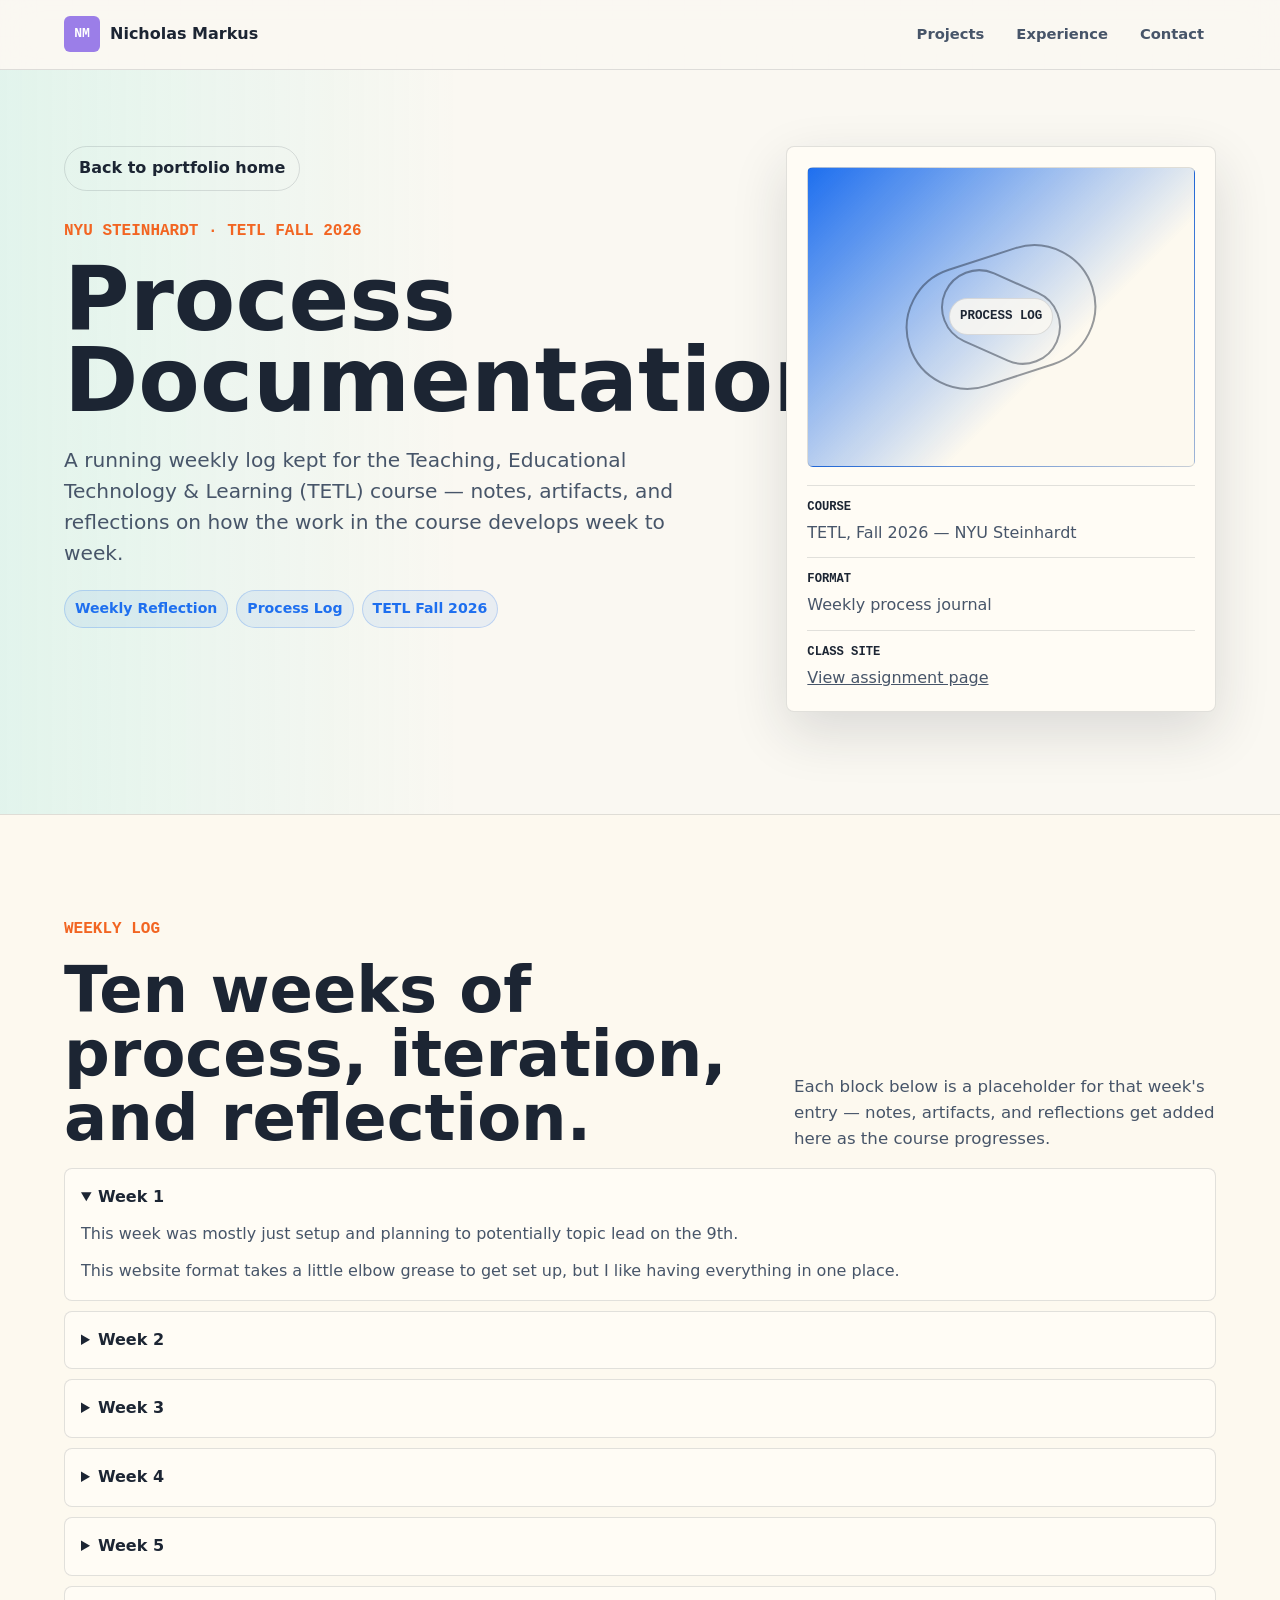
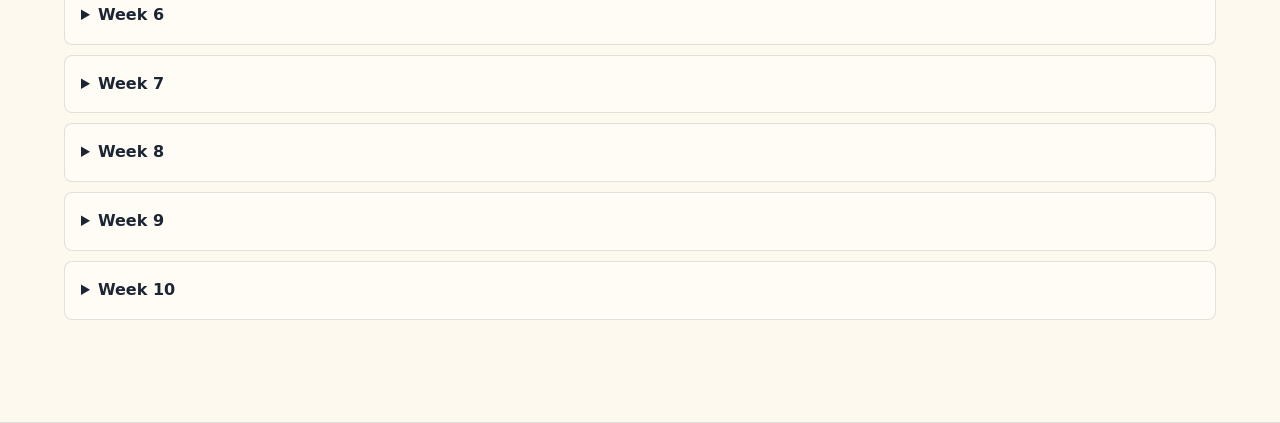
==== process-documentation/index.html @ 8661bfbb "Add process documentation page and two new workplace entries Adds a standalone weekly process log fo" ====
<!doctype html>
<html lang="en">
  <head>
    <meta charset="UTF-8" />
    <meta name="viewport" content="width=device-width, initial-scale=1.0" />
    <meta
      name="description"
      content="Weekly process documentation log for Nicholas Markus's NYU TETL Fall 2026 course."
    />
    <title>Process Documentation | Nicholas Markus</title>
    <link rel="stylesheet" href="../styles.css" />
  </head>
  <body class="project-page" data-project-id="process-documentation">
    <div class="site-shell">
      <header class="topbar" aria-label="Process documentation navigation">
        <a class="brand-mark" href="../index.html#home" aria-label="Nicholas Markus home">
          <span class="brand-glyph" aria-hidden="true">NM</span>
          <span>Nicholas Markus</span>
        </a>
        <nav class="nav-links" aria-label="Portfolio sections">
          <a href="../index.html#projects">Projects</a>
          <a href="../index.html#experience">Experience</a>
          <a href="../index.html#contact">Contact</a>
        </nav>
      </header>

      <main>
        <section class="section-band project-detail-hero" style="--detail-theme: #1e6fef">
          <div>
            <a class="back-link" href="../index.html#home">Back to portfolio home</a>
            <p class="eyebrow">NYU Steinhardt · TETL Fall 2026</p>
            <h1>Process Documentation</h1>
            <p class="project-summary">
              A running weekly log kept for the Teaching, Educational Technology & Learning
              (TETL) course — notes, artifacts, and reflections on how the work in the course
              develops week to week.
            </p>
            <div class="tag-list" aria-label="Page tags">
              <span>Weekly Reflection</span>
              <span>Process Log</span>
              <span>TETL Fall 2026</span>
            </div>
          </div>

          <aside class="project-snapshot" aria-label="Course snapshot">
            <div class="snapshot-visual"><span>Process Log</span></div>
            <dl class="snapshot-list">
              <div>
                <dt>Course</dt>
                <dd>TETL, Fall 2026 — NYU Steinhardt</dd>
              </div>
              <div>
                <dt>Format</dt>
                <dd>Weekly process journal</dd>
              </div>
              <div>
                <dt>Class Site</dt>
                <dd>
                  <a
                    href="https://sites.google.com/nyu.edu/tetlfall2026/assignments-grading/process-documentation"
                    target="_blank"
                    rel="noopener"
                    >View assignment page</a
                  >
                </dd>
              </div>
            </dl>
          </aside>
        </section>

        <section class="section-band project-detail-band" aria-labelledby="process-log-title">
          <div class="section-heading wide">
            <p class="eyebrow">Weekly Log</p>
            <h2 id="process-log-title">Ten weeks of process, iteration, and reflection.</h2>
            <p>
              Each block below is a placeholder for that week's entry — notes, artifacts, and
              reflections get added here as the course progresses.
            </p>
          </div>

          <div class="detail-accordion" aria-label="Weekly process entries">
            <details open>
              <summary>Week 1</summary>
              <p>This week was mostly just setup and planning to potentially topic lead on the 9th.</p>
              <p>This website format takes a little elbow grease to get set up, but I like having everything in one place.</p>
            </details>
            <details>
              <summary>Week 2</summary>
              <p>Editable: add this week's process notes, artifacts, or reflections.</p>
            </details>
            <details>
              <summary>Week 3</summary>
              <p>Editable: add this week's process notes, artifacts, or reflections.</p>
            </details>
            <details>
              <summary>Week 4</summary>
              <p>Editable: add this week's process notes, artifacts, or reflections.</p>
            </details>
            <details>
              <summary>Week 5</summary>
              <p>Editable: add this week's process notes, artifacts, or reflections.</p>
            </details>
            <details>
              <summary>Week 6</summary>
              <p>Editable: add this week's process notes, artifacts, or reflections.</p>
            </details>
            <details>
              <summary>Week 7</summary>
              <p>Editable: add this week's process notes, artifacts, or reflections.</p>
            </details>
            <details>
              <summary>Week 8</summary>
              <p>Editable: add this week's process notes, artifacts, or reflections.</p>
            </details>
            <details>
              <summary>Week 9</summary>
              <p>Editable: add this week's process notes, artifacts, or reflections.</p>
            </details>
            <details>
              <summary>Week 10</summary>
              <p>Editable: add this week's process notes, artifacts, or reflections.</p>
            </details>
          </div>
        </section>
      </main>
    </div>
  </body>
</html>
---- styles.css ----
:root {
  --ink: #1c2533;
  --ink-soft: #475569;
  --paper: #faf8f2;
  --paper-2: #f0ece3;
  --mint: #2dd4bf;
  --clay: #f26522;
  --sun: #f59e0b;
  --blue: #1e6fef;
  --violet: #7c3aed;
  --line: rgba(28, 37, 51, 0.13);
  --shadow: 0 20px 55px rgba(28, 37, 51, 0.14);
  --radius: 8px;
  color-scheme: light;
}

* {
  box-sizing: border-box;
}

html {
  scroll-behavior: smooth;
}

body {
  margin: 0;
  background: var(--paper);
  color: var(--ink);
  font-family: Inter, ui-sans-serif, system-ui, -apple-system, BlinkMacSystemFont, "Segoe UI", sans-serif;
  line-height: 1.55;
}

body::before {
  content: "";
  position: fixed;
  inset: 0;
  pointer-events: none;
  background-image:
    linear-gradient(rgba(28, 37, 51, 0.03) 1px, transparent 1px),
    linear-gradient(90deg, rgba(28, 37, 51, 0.03) 1px, transparent 1px);
  background-size: 36px 36px;
  mask-image: linear-gradient(to bottom, rgba(0, 0, 0, 0.55), transparent 78%);
  z-index: -1;
}

a {
  color: inherit;
}

button,
input {
  font: inherit;
}

.site-shell {
  min-height: 100vh;
}

.topbar {
  align-items: center;
  backdrop-filter: blur(18px);
  background: rgba(250, 248, 242, 0.88);
  border-bottom: 1px solid var(--line);
  display: flex;
  gap: 24px;
  justify-content: space-between;
  left: 0;
  padding: 14px clamp(18px, 5vw, 64px);
  position: sticky;
  right: 0;
  top: 0;
  z-index: 20;
}

.brand-mark,
.nav-links,
.hero-actions,
.method-strip,
.tag-list {
  align-items: center;
  display: flex;
}

.brand-mark {
  gap: 10px;
  font-weight: 800;
  letter-spacing: 0;
  text-decoration: none;
}

.brand-glyph {
  align-items: center;
  background: #9b7ee8;
  border-radius: 6px;
  color: #fff;
  display: inline-flex;
  font-family: ui-monospace, SFMono-Regular, Menlo, Consolas, monospace;
  font-size: 0.82rem;
  height: 36px;
  justify-content: center;
  width: 36px;
}

.nav-links {
  flex-wrap: wrap;
  gap: 8px;
  justify-content: flex-end;
}

.nav-links a {
  border: 1px solid transparent;
  border-radius: 999px;
  color: var(--ink-soft);
  font-size: 0.92rem;
  font-weight: 700;
  padding: 8px 11px;
  text-decoration: none;
  transition: transform 200ms ease, box-shadow 200ms ease, background 200ms ease, border-color 200ms ease, color 200ms ease;
}

.nav-links a:hover,
.nav-links a:focus-visible {
  background: #fdf9ef;
  border-color: rgba(30, 111, 239, 0.3);
  box-shadow: 0 4px 12px rgba(30, 111, 239, 0.15);
  color: var(--blue);
  transform: translateY(-2px);
}

.section-band {
  padding: clamp(56px, 8vw, 108px) clamp(18px, 5vw, 64px);
  scroll-margin-top: 84px;
}

.hero {
  display: grid;
  gap: clamp(28px, 5vw, 72px);
  grid-template-columns: minmax(0, 1fr) minmax(360px, 420px);
  min-height: calc(92vh - 65px);
  padding-bottom: clamp(8px, 2vw, 14px);
  padding-top: clamp(28px, 4vw, 44px);
}

.hero-copy {
  align-self: center;
  max-width: 840px;
}

.eyebrow {
  color: var(--clay);
  font-family: ui-monospace, SFMono-Regular, Menlo, Consolas, monospace;
  font-size: 1.00rem;
  font-weight: 700;
  letter-spacing: 0;
  margin: 0 0 16px;
  text-transform: uppercase;
}

h1,
h2,
h3,
p {
  margin-top: 0;
}

h1 {
  font-size: clamp(4rem, 9vw, 8.4rem);
  letter-spacing: 0;
  line-height: 0.9;
  margin-bottom: 24px;
  max-width: 8.8ch;
}

h2 {
  font-size: clamp(2rem, 5vw, 4.8rem);
  letter-spacing: 0;
  line-height: 1;
  margin-bottom: 18px;
}

h3 {
  font-size: 1.2rem;
  letter-spacing: 0;
  line-height: 1.16;
  margin-bottom: 12px;
}

.tagline {
  color: var(--ink);
  font-size: clamp(1.1rem, 2vw, 1.52rem);
  font-weight: 800;
  line-height: 1.24;
  margin-bottom: 18px;
  max-width: 760px;
}

.hero-intro {
  color: var(--ink-soft);
  font-size: clamp(1.02rem, 1.7vw, 1.22rem);
  max-width: 690px;
}

.hero-actions {
  flex-wrap: wrap;
  gap: 12px;
  margin-top: 30px;
}

.text-action {
  background: var(--clay);
  border: 1px solid var(--clay);
  border-radius: 999px;
  color: #fff;
  display: inline-flex;
  font-weight: 800;
  min-height: 44px;
  padding: 11px 18px;
  text-decoration: none;
  transition: transform 180ms ease, box-shadow 180ms ease, background 180ms ease;
}

.text-action:hover,
.text-action:focus-visible {
  box-shadow: 0 10px 24px rgba(242, 101, 34, 0.32);
  transform: translateY(-2px);
}

.text-action.secondary {
  background: transparent;
  color: var(--clay);
}

.hero-portrait {
  align-self: center;
  background:
    linear-gradient(145deg, rgba(250, 248, 242, 0.98), rgba(240, 236, 227, 0.98)),
    var(--paper-2);
  border: 1px solid var(--line);
  border-radius: var(--radius);
  box-shadow: var(--shadow);
  display: grid;
  margin: 0;
  overflow: hidden;
  position: relative;
}

.hero-portrait::before {
  background:
    linear-gradient(90deg, rgba(45, 212, 191, 0.22), transparent),
    linear-gradient(180deg, transparent, rgba(28, 37, 51, 0.2));
  content: "";
  inset: 0;
  pointer-events: none;
  position: absolute;
  z-index: 1;
}

.hero-portrait img {
  aspect-ratio: 4 / 5;
  display: block;
  height: min(68vh, 690px);
  object-fit: cover;
  object-position: 50% 38%;
  width: 100%;
}

.hero-portrait figcaption {
  background: rgba(250, 248, 242, 0.92);
  border-top: 1px solid var(--line);
  bottom: 0;
  display: grid;
  gap: 4px;
  left: 0;
  padding: 16px 18px;
  position: absolute;
  right: 0;
  z-index: 2;
}

.hero-portrait figcaption span {
  color: var(--clay);
  font-family: ui-monospace, SFMono-Regular, Menlo, Consolas, monospace;
  font-size: 0.78rem;
  font-weight: 700;
  text-transform: uppercase;
}

.hero-portrait figcaption strong {
  font-size: clamp(1rem, 1.4vw, 1.2rem);
  line-height: 1.22;
}

.section-heading {
  max-width: 940px;
}

.section-heading.wide {
  display: grid;
  gap: 24px;
  grid-template-columns: minmax(0, 0.92fr) minmax(260px, 0.55fr);
  max-width: none;
}

.section-heading.wide .eyebrow {
  grid-column: 1 / -1;
  margin-bottom: -8px;
}

.section-heading.wide p:not(.eyebrow) {
  align-self: end;
  color: var(--ink-soft);
  font-size: 1.04rem;
}

.philosophy-band {
  background: #fdf9ef;
  border-block: 1px solid var(--line);
  padding-top: clamp(28px, 4vw, 40px);
}

.philosophy-grid {
  display: grid;
  gap: 18px;
  grid-template-columns: minmax(0, 1fr) minmax(0, 1fr);
  margin-top: 34px;
}

.statement-block {
  border-left: 6px solid var(--blue);
  padding: 8px 0 8px 22px;
}

.statement-block.accent {
  border-left-color: var(--clay);
}

.statement-block p {
  font-size: clamp(1.08rem, 2vw, 1.45rem);
  line-height: 1.46;
  margin-bottom: 0;
}

.method-strip {
  background: var(--paper);
  border: 1px solid var(--line);
  border-radius: var(--radius);
  flex-wrap: wrap;
  gap: 10px;
  grid-column: 1 / -1;
  margin-top: 12px;
  padding: 14px;
}

.method-strip span,
.tag-list span {
  background: rgba(30, 111, 239, 0.08);
  border: 1px solid rgba(30, 111, 239, 0.22);
  border-radius: 999px;
  color: var(--blue);
  font-size: 0.88rem;
  font-weight: 700;
  padding: 7px 10px;
}


.method-strip span:nth-child(1) { background: rgba(220, 38, 38, 0.08);  border-color: rgba(220, 38, 38, 0.22);  color: #b91c1c; }
.method-strip span:nth-child(2) { background: rgba(234, 88, 12, 0.08);  border-color: rgba(234, 88, 12, 0.22);  color: #c2410c; }
.method-strip span:nth-child(3) { background: rgba(202, 138, 4, 0.08);  border-color: rgba(202, 138, 4, 0.22);  color: #a16207; }
.method-strip span:nth-child(4) { background: rgba(22, 163, 74, 0.08);  border-color: rgba(22, 163, 74, 0.22);  color: #15803d; }
.method-strip span:nth-child(5) { background: rgba(30, 111, 239, 0.08); border-color: rgba(30, 111, 239, 0.22); color: var(--blue); }
.method-strip span:nth-child(6) { background: rgba(124, 58, 237, 0.08); border-color: rgba(124, 58, 237, 0.22); color: var(--violet); }

.projects-band {
  background:
    linear-gradient(90deg, rgba(45, 212, 191, 0.16), transparent 34%),
    linear-gradient(180deg, var(--paper), var(--paper-2));
}

.project-grid {
  display: grid;
  gap: 18px;
  grid-template-columns: repeat(4, minmax(240px, 1fr));
  margin-top: 36px;
}

.project-card {
  background: #fffcf5;
  border: 1px solid var(--line);
  border-radius: var(--radius);
  box-shadow: 0 8px 20px rgba(28, 37, 51, 0.06);
  color: inherit;
  display: flex;
  flex-direction: column;
  min-height: 580px;
  overflow: hidden;
  text-decoration: none;
  transition: border-color 180ms ease, box-shadow 180ms ease, transform 180ms ease;
}

.project-card:hover,
.project-card:focus-visible {
  border-color: rgba(30, 111, 239, 0.3);
  box-shadow: 0 16px 40px rgba(30, 111, 239, 0.18), 0 4px 12px rgba(30, 111, 239, 0.1);
  outline: none;
  transform: translateY(-5px);
}

.prototype-stage {
  aspect-ratio: 4 / 3;
  background: var(--stage-bg, #dcecdf);
  border-bottom: 1px solid var(--line);
  display: grid;
  overflow: hidden;
  place-items: center;
  position: relative;
}

.prototype-stage canvas {
  height: 100%;
  width: 100%;
}

.stage-badges {
  align-items: center;
  bottom: 12px;
  display: flex;
  flex-wrap: wrap;
  gap: 8px;
  left: 12px;
  max-width: calc(100% - 24px);
  position: absolute;
}

.stage-label,
.stage-category {
  border-radius: 999px;
  font-family: ui-monospace, SFMono-Regular, Menlo, Consolas, monospace;
  font-size: 0.72rem;
  font-weight: 700;
  padding: 6px 9px;
  text-transform: uppercase;
}

.stage-label {
  background: rgba(253, 249, 239, 0.86);
  border: 1px solid rgba(28, 37, 51, 0.13);
}

.stage-category {
  background: var(--category-bg, var(--ink));
  border: 1px solid rgba(28, 37, 51, 0.18);
  color: #fff;
}

.stage-category.career {
  --category-bg: var(--blue);
}

.stage-category.nyu {
  --category-bg: var(--violet);
}

.stage-category.default {
  --category-bg: var(--ink);
}

.project-body {
  display: flex;
  flex: 1;
  flex-direction: column;
  gap: 14px;
  padding: 18px;
}

.project-body p {
  color: var(--ink-soft);
  margin-bottom: 0;
}

.project-detail {
  border-top: 1px solid var(--line);
  display: grid;
  gap: 8px;
  margin-top: auto;
  padding-top: 14px;
}

.project-detail strong {
  color: var(--ink);
  display: block;
  font-size: 0.78rem;
  text-transform: uppercase;
}

.project-detail span {
  color: var(--ink-soft);
  font-size: 0.94rem;
}

.project-link-cue {
  align-self: flex-start;
  border: 1px solid var(--line);
  border-radius: 999px;
  color: var(--ink);
  display: inline-flex;
  font-size: 0.86rem;
  font-weight: 800;
  margin-top: 2px;
  padding: 7px 10px;
}

/* "NEW!" sticker badge — floats in the top-right of the project card canvas area */
.project-new-badge {
  animation: new-badge-bob 2.4s ease-in-out infinite;
  background: var(--clay);
  border: 2.5px solid #fff;
  border-radius: 999px;
  box-shadow: 0 3px 10px rgba(242, 101, 34, 0.38);
  color: #fff;
  font-family: ui-monospace, SFMono-Regular, Menlo, Consolas, monospace;
  font-size: 0.68rem;
  font-weight: 900;
  letter-spacing: 0.08em;
  padding: 5px 9px;
  pointer-events: none;
  position: absolute;
  right: 14px;
  text-transform: uppercase;
  top: 14px;
  z-index: 3;
}

@keyframes new-badge-bob {
  0%, 100% { transform: translateY(0)   rotate(-4deg); }
  50%       { transform: translateY(-5px) rotate(3deg); }
}

.tag-list {
  flex-wrap: wrap;
  gap: 8px;
}

.project-page main {
  background:
    linear-gradient(90deg, rgba(45, 212, 191, 0.12), transparent 36%),
    var(--paper);
}

.project-detail-hero {
  display: grid;
  gap: clamp(28px, 5vw, 72px);
  grid-template-columns: minmax(0, 0.95fr) minmax(320px, 0.62fr);
  min-height: auto;
  padding-top: clamp(34px, 6vw, 76px);
}

.back-link {
  align-items: center;
  border: 1px solid var(--line);
  border-radius: 999px;
  display: inline-flex;
  font-weight: 800;
  gap: 8px;
  margin-bottom: 28px;
  min-height: 42px;
  padding: 9px 14px;
  text-decoration: none;
  transition: background 160ms ease, transform 160ms ease;
}

.back-link:hover,
.back-link:focus-visible {
  background: #fdf9ef;
  transform: translateX(-2px);
}

.project-detail-hero h1 {
  font-size: clamp(3rem, 7vw, 7rem);
  max-width: 11ch;
}

.project-summary {
  color: var(--ink-soft);
  font-size: clamp(1.05rem, 1.6vw, 1.26rem);
  max-width: 760px;
}

.project-snapshot {
  align-self: start;
  background: #fffcf5;
  border: 1px solid var(--line);
  border-radius: var(--radius);
  box-shadow: var(--shadow);
  display: grid;
  gap: 18px;
  padding: 20px;
}

.snapshot-visual {
  background:
    linear-gradient(135deg, var(--detail-theme, var(--mint)), transparent 64%),
    #fdf9ef;
  border: 1px solid var(--line);
  border-radius: 6px;
  display: grid;
  min-height: 300px;
  overflow: hidden;
  place-items: center;
  position: relative;
}

.snapshot-visual::before,
.snapshot-visual::after {
  border: 2px solid rgba(28, 37, 51, 0.45);
  border-radius: 999px;
  content: "";
  position: absolute;
}

.snapshot-visual::before {
  height: 120px;
  transform: rotate(-18deg);
  width: 190px;
}

.snapshot-visual::after {
  height: 72px;
  transform: rotate(24deg);
  width: 120px;
}

.snapshot-visual.has-image::before,
.snapshot-visual.has-image::after {
  display: none;
}

.snapshot-visual span {
  background: rgba(250, 248, 242, 0.88);
  border: 1px solid var(--line);
  border-radius: 999px;
  font-family: ui-monospace, SFMono-Regular, Menlo, Consolas, monospace;
  font-size: 0.78rem;
  font-weight: 700;
  padding: 8px 10px;
  position: relative;
  text-transform: uppercase;
  z-index: 1;
}

.snapshot-list {
  display: grid;
  gap: 12px;
  margin: 0;
}

.snapshot-list div,
.program-meta div {
  border-top: 1px solid var(--line);
  display: grid;
  gap: 4px;
  padding-top: 12px;
}

.snapshot-list dt,
.program-meta dt {
  font-family: ui-monospace, SFMono-Regular, Menlo, Consolas, monospace;
  font-size: 0.76rem;
  font-weight: 700;
  text-transform: uppercase;
}

.snapshot-list dd,
.program-meta dd,
.snapshot-program dd {
  color: var(--ink-soft);
  margin: 0;
}

.snapshot-program {
  margin: 0;
}

.snapshot-program div {
  border-top: 1px solid var(--line);
  display: grid;
  gap: 4px;
  padding-top: 12px;
}

.program-meta {
  display: grid;
  gap: 12px;
  margin: 12px 0 0;
}

.program-meta a {
  color: var(--blue);
}

.project-detail-band {
  background: #fdf9ef;
  border-block: 1px solid var(--line);
}

.detail-layout {
  display: grid;
  gap: 20px;
  grid-template-columns: minmax(0, 1fr) minmax(280px, 0.38fr);
  margin-top: 34px;
}

.detail-main,
.detail-sidebar {
  display: grid;
  gap: 16px;
}

.detail-sidebar {
  align-self: start;
}

.detail-panel,
.asset-drop,
.reflection-card,
.program-panel,
.people-panel,
.cohort-panel {
  background: var(--paper);
  border: 1px solid var(--line);
  border-radius: var(--radius);
  padding: 22px;
}

.detail-panel p,
.reflection-card p {
  color: var(--ink-soft);
  margin-bottom: 0;
}

.detail-panel ul,
.asset-drop ul {
  color: var(--ink-soft);
  margin-bottom: 0;
  padding-left: 20px;
}

.people-list,
.cohort-list {
  display: grid;
  gap: 14px;
  list-style: none;
  margin: 12px 0 0;
  padding: 0;
}

.people-list li,
.cohort-list li {
  border-top: 1px solid var(--line);
  padding-top: 12px;
}

.person-name {
  color: var(--ink);
  font-weight: 700;
  margin: 0 0 2px;
}

.person-name a {
  color: var(--ink);
}

.person-role {
  color: var(--ink-soft);
  margin: 0;
}

.person-pronouns {
  color: var(--ink-soft);
  font-size: 0.85em;
  font-weight: 400;
}

.cohort-list {
  gap: 8px;
  font-size: 0.9rem;
}

.cohort-list li {
  color: var(--ink-soft);
  padding-top: 8px;
}

.asset-drop {
  background:
    linear-gradient(135deg, rgba(245, 158, 11, 0.14), transparent 52%),
    var(--paper);
}

.asset-drop code {
  background: #fdf9ef;
  border: 1px solid var(--line);
  border-radius: 6px;
  display: block;
  font-size: 0.84rem;
  margin-top: 12px;
  overflow-wrap: anywhere;
  padding: 10px;
}

.project-gallery {
  display: grid;
  gap: 16px;
  grid-template-columns: repeat(3, minmax(0, 1fr));
  margin-top: 34px;
}

.project-videos:not([hidden]) {
  display: grid;
  gap: 16px;
  grid-template-columns: repeat(auto-fit, minmax(180px, 240px));
  margin-top: 24px;
}

.video-slot {
  display: grid;
  gap: 8px;
}

.video-frame {
  aspect-ratio: 9 / 16;
  background: #000;
  border: 1px solid var(--line);
  border-radius: var(--radius);
  overflow: hidden;
  position: relative;
}

.video-frame iframe {
  border: 0;
  height: 100%;
  left: 0;
  position: absolute;
  top: 0;
  width: 100%;
}

.video-slot span {
  color: var(--ink-soft);
  font-weight: 800;
}

.gallery-slot {
  align-content: end;
  aspect-ratio: 4 / 3;
  background:
    linear-gradient(135deg, rgba(30, 111, 239, 0.15), transparent),
    #fffcf5;
  border: 1px dashed rgba(28, 37, 51, 0.28);
  border-radius: var(--radius);
  color: var(--ink-soft);
  display: grid;
  font-weight: 800;
  isolation: isolate;
  overflow: hidden;
  padding: 16px;
  position: relative;
}

.gallery-slot:has(img) {
  border-style: solid;
  color: var(--paper);
  text-shadow: 0 1px 12px rgba(28, 37, 51, 0.45);
}

.gallery-slot:has(img)::after {
  background: linear-gradient(180deg, transparent, rgba(28, 37, 51, 0.74));
  content: "";
  inset: 30% 0 0;
  pointer-events: none;
  position: absolute;
  z-index: 1;
}

.gallery-slot img {
  display: block;
  object-position: center top;
  height: 100%;
  inset: 0;
  object-fit: cover;
  position: absolute;
  transition: transform 220ms ease, filter 220ms ease;
  width: 100%;
  z-index: 0;
}

.gallery-slot:hover img {
  filter: saturate(1.04) contrast(1.03);
  transform: scale(1.035);
}

.gallery-slot > span {
  align-self: end;
  position: relative;
  z-index: 2;
}

.detail-accordion {
  display: grid;
  gap: 10px;
}

.detail-accordion details {
  background: #fffcf5;
  border: 1px solid var(--line);
  border-radius: var(--radius);
  padding: 16px;
}

.detail-accordion summary {
  cursor: pointer;
  font-weight: 800;
}

.detail-accordion p {
  color: var(--ink-soft);
  margin: 12px 0 0;
}

.detail-accordion iframe {
  border: 1px solid var(--line);
  border-radius: calc(var(--radius) - 4px);
  display: block;
  height: clamp(420px, 58vh, 640px);
  margin: 16px auto 0;
  max-width: 920px;
  width: 100%;
}

.technical-process {
  display: grid;
  gap: 18px;
  margin-top: 14px;
}

.technical-process > p,
.technical-takeaway p {
  color: var(--ink-soft);
  line-height: 1.58;
  margin: 0;
}

.technical-flow {
  counter-reset: process-step;
  display: grid;
  gap: 12px;
  grid-template-columns: repeat(7, minmax(118px, 1fr));
  list-style: none;
  margin: 0;
  padding: 0;
}

.technical-flow li {
  background: var(--paper);
  border: 1px solid var(--line);
  border-radius: calc(var(--radius) - 4px);
  display: grid;
  gap: 7px;
  min-height: 190px;
  padding: 14px;
  position: relative;
}

.technical-flow li::before {
  align-items: center;
  background: var(--ink);
  border-radius: 999px;
  color: var(--paper);
  content: counter(process-step, decimal-leading-zero);
  counter-increment: process-step;
  display: inline-flex;
  font-family: ui-monospace, SFMono-Regular, Menlo, Consolas, monospace;
  font-size: 0.68rem;
  font-weight: 800;
  height: 28px;
  justify-content: center;
  width: 28px;
}

.technical-flow li:not(:last-child)::after {
  color: var(--clay);
  content: "->";
  font-family: ui-monospace, SFMono-Regular, Menlo, Consolas, monospace;
  font-weight: 900;
  position: absolute;
  right: -12px;
  top: 50%;
  transform: translate(50%, -50%);
  z-index: 1;
}

.technical-flow li.is-breakpoint {
  background: #fff5eb;
  border-color: rgba(242, 101, 34, 0.4);
}

.technical-flow span {
  color: var(--clay);
  font-family: ui-monospace, SFMono-Regular, Menlo, Consolas, monospace;
  font-size: 0.68rem;
  font-weight: 800;
  text-transform: uppercase;
}

.technical-flow strong {
  font-size: 1rem;
  line-height: 1.12;
}

.technical-flow p {
  color: var(--ink-soft);
  font-size: 0.88rem;
  line-height: 1.38;
  margin: 0;
}

.technical-takeaway {
  background: rgba(124, 58, 237, 0.08);
  border: 1px solid rgba(124, 58, 237, 0.22);
  border-radius: calc(var(--radius) - 4px);
  padding: 18px;
}

.technical-takeaway h3 {
  font-size: 1rem;
  margin-bottom: 8px;
}

.experience-band {
  background: #eee8de;
  border-block: 1px solid var(--line);
}

.timeline {
  display: grid;
  gap: 14px;
  margin-top: 34px;
  max-width: 1080px;
}

.timeline-item {
  align-items: start;
  background: rgba(250, 248, 242, 0.7);
  border: 1px solid var(--line);
  border-radius: var(--radius);
  display: grid;
  gap: 20px;
  grid-template-columns: 220px minmax(0, 1fr);
  padding: 22px;
  position: relative;
}

.timeline-item::before {
  background: var(--item-color, var(--blue));
  border-radius: 999px;
  content: "";
  height: 12px;
  left: -6px;
  position: absolute;
  top: 30px;
  width: 12px;
}

.timeline-role {
  font-family: ui-monospace, SFMono-Regular, Menlo, Consolas, monospace;
  font-size: 0.84rem;
  font-weight: 700;
  text-transform: uppercase;
}

.timeline-item p {
  color: var(--ink-soft);
  margin-bottom: 0;
}

.skills-band {
  background: #fdf9ef;
}

.skills-grid {
  display: grid;
  gap: 16px;
  grid-template-columns: repeat(4, minmax(180px, 1fr));
  margin-top: 34px;
}

.approach-map {
  display: grid;
  gap: 16px;
  grid-template-columns: repeat(6, minmax(160px, 1fr));
  margin-top: 34px;
}

.skill-cluster,
.approach-node {
  background: var(--paper);
  border: 1px solid var(--line);
  border-radius: var(--radius);
  padding: 20px;
}

.skill-cluster h3,
.approach-node h3 {
  font-size: 1rem;
  margin-bottom: 16px;
}

.skill-cluster ul {
  display: grid;
  gap: 8px;
  list-style: none;
  margin: 0;
  padding: 0;
}

.skill-cluster li {
  align-items: center;
  color: var(--ink-soft);
  display: flex;
  gap: 8px;
}

.skill-cluster li::before {
  background: var(--cluster-color, var(--blue));
  border-radius: 50%;
  content: "";
  flex: 0 0 auto;
  height: 8px;
  width: 8px;
}

.workplaces-band {
  background:
    linear-gradient(90deg, rgba(242, 101, 34, 0.10), transparent 32%),
    linear-gradient(180deg, #fdf9ef, #ede8dd);
  border-top: 1px solid var(--line);
  overflow: hidden;
}

.workplace-marquee {
  margin-inline: calc(clamp(18px, 5vw, 64px) * -1);
  margin-top: 36px;
  overflow: hidden;
  padding-block: 16px 26px;
  position: relative;
}

.workplace-marquee::before,
.workplace-marquee::after {
  content: "";
  inset-block: 0;
  pointer-events: none;
  position: absolute;
  width: clamp(28px, 8vw, 110px);
  z-index: 3;
}

.workplace-marquee::before {
  background: linear-gradient(90deg, #fdf9ef, transparent);
  left: 0;
}

.workplace-marquee::after {
  background: linear-gradient(270deg, #ede8dd, transparent);
  right: 0;
}

.workplace-track {
  align-items: stretch;
  animation: workplace-scroll 42s linear infinite;
  display: flex;
  gap: 16px;
  width: max-content;
  will-change: transform;
}

.workplace-marquee:hover .workplace-track,
.workplace-marquee:focus-within .workplace-track,
.workplace-marquee:has(.workplace-item:hover) .workplace-track {
  animation-play-state: paused;
}

.workplace-item {
  background: rgba(250, 248, 242, 0.85);
  border: 1px solid var(--line);
  border-radius: var(--radius);
  box-shadow: 0 8px 20px rgba(28, 37, 51, 0.06);
  color: inherit;
  display: grid;
  flex: 0 0 220px;
  gap: 12px;
  min-height: 198px;
  padding: 16px;
  text-align: center;
  text-decoration: none;
  transition: border-color 180ms ease, box-shadow 180ms ease, transform 180ms ease;
}

.workplace-item:hover,
.workplace-item:focus-visible {
  border-color: rgba(30, 111, 239, 0.28);
  box-shadow: 0 16px 40px rgba(30, 111, 239, 0.18), 0 4px 12px rgba(30, 111, 239, 0.1);
  outline: none;
  transform: translateY(-8px) scale(1.04);
}

.logo-field {
  align-items: center;
  background: #fffcf5;
  border: 1px solid rgba(28, 37, 51, 0.1);
  border-radius: 6px;
  display: flex;
  height: 104px;
  justify-content: center;
  padding: 16px;
}

.logo-field img {
  display: block;
  filter: saturate(0.86) contrast(1.02);
  max-height: 72px;
  max-width: 168px;
  object-fit: contain;
  transition: filter 180ms ease, transform 180ms ease;
}

.workplace-item:hover .logo-field img,
.workplace-item:focus-visible .logo-field img {
  filter: saturate(1) contrast(1.04);
  transform: scale(1.03);
}

.workplace-name {
  font-size: 0.94rem;
  font-weight: 800;
  line-height: 1.16;
}

.workplace-note {
  color: var(--ink-soft);
  font-size: 0.86rem;
  line-height: 1.32;
  margin: 0;
  opacity: 0;
  transform: translateY(4px);
  transition: opacity 180ms ease, transform 180ms ease;
}

.workplace-item:hover .workplace-note,
.workplace-item:focus-visible .workplace-note {
  opacity: 1;
  transform: translateY(0);
}

@keyframes workplace-scroll {
  from {
    transform: translateX(0);
  }

  to {
    transform: translateX(calc(-50% - 8px));
  }
}

.approach-band {
  background:
    linear-gradient(135deg, rgba(30, 111, 239, 0.12), transparent 42%),
    #f5f0e5;
  border-top: 1px solid var(--line);
}

.approach-node {
  min-height: 220px;
  position: relative;
}

.approach-node::after {
  background: var(--node-color, var(--mint));
  border-radius: 0 0 0 8px;
  content: "";
  height: 8px;
  inset: auto 0 0 auto;
  position: absolute;
  width: 38%;
}

.approach-node p {
  color: var(--ink-soft);
  margin-bottom: 0;
}

.contact-band {
  background: var(--ink);
  color: var(--paper);
}

.contact-panel {
  display: grid;
  gap: 18px;
  margin: 0 auto;
  max-width: 980px;
  text-align: center;
}

.contact-panel .eyebrow {
  color: var(--sun);
}

.contact-panel p {
  color: rgba(250, 248, 242, 0.8);
  font-size: 1.08rem;
  margin-inline: auto;
  max-width: 760px;
}

.contact-panel .text-action {
  background: var(--sun);
  border-color: var(--sun);
  color: var(--ink);
  justify-self: center;
}

.text-highlight {
  background: linear-gradient(
    to bottom,
    transparent 52%,
    rgba(245, 158, 11, 0.52) 52%
  );
  padding-bottom: 2px;
  padding-inline: 2px;
}

@keyframes fade-in-up {
  from {
    opacity: 0;
    transform: translateY(20px);
  }
  to {
    opacity: 1;
    transform: translateY(0);
  }
}

.hero-copy h1 {
  animation: fade-in-up 0.6s ease both;
}

.hero-copy .tagline {
  animation: fade-in-up 0.6s ease 0.1s both;
}

.hero-copy .eyebrow {
  animation: fade-in-up 0.6s ease 0.18s both;
}

.hero-copy .hero-intro {
  animation: fade-in-up 0.6s ease 0.28s both;
}

.hero-copy .hero-actions {
  animation: fade-in-up 0.6s ease 0.38s both;
}

/* ═══════════════════════════════════════════════════════════════════════════
   THE MAKER DESK
   Section housing small games, zines, and teaching handouts as clickable
   "physical objects" resting on an illustrated desk surface.
═══════════════════════════════════════════════════════════════════════════ */

/* ── Section band ─────────────────────────────────────────────────────────── */

.maker-desk-band {
  background:
    linear-gradient(180deg, var(--paper-2) 0%, #e4dccf 100%);
  border-top: 1px solid var(--line);
  overflow: hidden;
}

.maker-desk-band .section-heading p:not(.eyebrow) {
  color: var(--ink-soft);
  font-size: 1.04rem;
  max-width: 560px;
}

/* ── Desk surface ─────────────────────────────────────────────────────────── */
/* Warm wood-toned surface the objects rest on; front edge gives depth.       */

.desk-surface {
  align-items: flex-end;
  background:
    /* subtle wood-grain stripes */
    repeating-linear-gradient(
      91deg,
      transparent            0px,  transparent            50px,
      rgba(139, 110, 75, 0.04) 50px, rgba(139, 110, 75, 0.04) 52px
    ),
    linear-gradient(180deg, #ddd4bf 0%, #cdc0a8 100%);
  border-radius: 8px 8px 0 0;
  border-top: 5px solid #c5b698;
  box-shadow:
    inset 0 2px 0 rgba(255, 255, 255, 0.38),
    0 8px 24px rgba(28, 37, 51, 0.16);
  display: flex;
  flex-wrap: wrap;
  gap: clamp(12px, 4vw, 96px);
  justify-content: center;
  margin-top: 52px;
  padding: clamp(24px, 5vw, 72px) clamp(16px, 6vw, 120px) 0;
  position: relative;
}

/* Front-facing desk lip */
.desk-surface::after {
  background: linear-gradient(180deg, #c5b698, #b0a07e);
  border-radius: 0 0 6px 6px;
  bottom: -20px;
  content: "";
  height: 20px;
  left: 0;
  pointer-events: none;
  position: absolute;
  right: 0;
}

/* ── Base desk-object styles ──────────────────────────────────────────────── */
/* Each variant sets --obj-tilt (resting rotation) and --obj-shadow-color.    */

.desk-object {
  align-items: center;
  background: none;
  border: none;
  cursor: pointer;
  display: flex;
  flex-direction: column;
  gap: 16px;
  padding: 0;
  position: relative;
  transform: rotate(var(--obj-tilt, 0deg));
  transform-origin: center bottom;
  /* spring-feel lift on hover */
  transition:
    transform 360ms cubic-bezier(0.34, 1.56, 0.64, 1),
    filter    360ms ease;
  will-change: transform;
}

.desk-object:hover,
.desk-object:focus-visible {
  filter: drop-shadow(0 20px 32px var(--obj-shadow-color, rgba(28, 37, 51, 0.26)));
  outline: none;
  transform: translateY(-18px) rotate(0deg) scale(1.07);
}

/* Small label that fades in on hover */
.desk-obj-cue {
  color: var(--ink-soft);
  font-family: ui-monospace, SFMono-Regular, Menlo, Consolas, monospace;
  font-size: 0.7rem;
  font-weight: 700;
  letter-spacing: 0.05em;
  opacity: 0;
  text-transform: uppercase;
  transition: opacity 200ms ease;
}

.desk-object:hover .desk-obj-cue,
.desk-object:focus-visible .desk-obj-cue {
  opacity: 1;
}

.desk-obj-icon {
  display: block;
  font-size: 1.6rem;
  line-height: 1;
  margin-bottom: 6px;
}

.desk-obj-title {
  display: block;
  font-size: 0.86rem;
  font-weight: 800;
  line-height: 1.2;
}

.desk-obj-meta {
  display: block;
  font-family: ui-monospace, SFMono-Regular, Menlo, Consolas, monospace;
  font-size: 0.66rem;
  font-weight: 700;
  opacity: 0.68;
  text-transform: uppercase;
}

/* ── Cartridge ────────────────────────────────────────────────────────────── */
/* Game Boy Advance-style plastic cart: angled top-right corner, inset label, */
/* and gold connector contacts cut into the bottom.                            */

.desk-cartridge {
  --obj-tilt: 4deg;
  --obj-shadow-color: rgba(26, 38, 80, 0.32);
}

.cartridge-body {
  background: #1b1e30;
  /* GBA cartridge shape: cut top-right corner, connector notch at bottom */
  clip-path: polygon(
    0%              0%,
    calc(100% - 22px) 0%,
    100%            22px,
    100%            79%,
    calc(100% - 10px) 79%,
    calc(100% - 10px) 100%,
    10px            100%,
    10px            79%,
    0%              79%
  );
  aspect-ratio: 150 / 204;
  color: #fff;
  display: flex;
  flex-direction: column;
  position: relative;
  width: clamp(104px, 20vw, 150px);
}

/* Top-edge sheen — plastic highlight */
.cartridge-body::before {
  background: linear-gradient(180deg, rgba(255, 255, 255, 0.11) 0%, transparent 28%);
  border-radius: 8px 8px 0 0;
  content: "";
  inset: 0;
  pointer-events: none;
  position: absolute;
}

/* Vent indent on top face */
.cartridge-top-notch {
  background: #13162a;
  border-radius: 0 0 3px 3px;
  height: 7px;
  margin: 10px auto 0;
  width: 44px;
}

/* Inset label — clay-orange gradient with faint scanlines */
.cartridge-label {
  background: linear-gradient(135deg, #f26522 0%, #df4d0e 100%);
  border-radius: 5px;
  flex: 1;
  margin: 8px 10px;
  overflow: hidden;
  padding: 10px;
  position: relative;
}

.cartridge-label::before {
  background: repeating-linear-gradient(
    0deg,
    rgba(0, 0, 0, 0)    0px, rgba(0, 0, 0, 0)    3px,
    rgba(0, 0, 0, 0.06) 3px, rgba(0, 0, 0, 0.06) 4px
  );
  content: "";
  inset: 0;
  position: absolute;
}

/* Gold connector pins — positioned inside the bottom notch */
.cartridge-contacts {
  bottom: 0;
  display: flex;
  gap: 3px;
  height: 11px;
  justify-content: center;
  left: 10px;
  padding: 2px 5px;
  position: absolute;
  right: 10px;
}

.cartridge-contacts span {
  background: linear-gradient(180deg, #d4a843 0%, #a8832e 100%);
  border-radius: 0 0 2px 2px;
  flex: 1;
}

/* ── Zine ─────────────────────────────────────────────────────────────────── */
/* Staple-bound booklet, viewed straight-on: cobalt spine on left, cream body.*/

.desk-zine {
  --obj-tilt: -3deg;
  --obj-shadow-color: rgba(30, 111, 239, 0.3);
}

.zine-body {
  background: #fffcf5;
  border: 1px solid rgba(28, 37, 51, 0.2);
  border-radius: 3px 6px 6px 3px;
  /* Stacked pages visible as thin shadows on the right edge */
  box-shadow:
    3px 0 0 rgba(28, 37, 51, 0.06),
    5px 0 0 rgba(28, 37, 51, 0.04);
  aspect-ratio: 164 / 218;
  display: flex;
  overflow: hidden;
  position: relative;
  width: clamp(108px, 21vw, 164px);
}

/* Left spine — cobalt strip with glint marks for staples */
.zine-spine {
  background: linear-gradient(180deg, var(--blue) 0%, #1558c0 100%);
  flex-shrink: 0;
  position: relative;
  width: 18px;
}

.zine-spine::before,
.zine-spine::after {
  background: rgba(255, 255, 255, 0.32);
  border-radius: 1px;
  content: "";
  height: 11px;
  left: 50%;
  position: absolute;
  transform: translateX(-50%);
  width: 3px;
}

.zine-spine::before { top: 22%; }
.zine-spine::after  { top: 70%; }

.zine-cover {
  color: var(--ink);
  flex: 1;
  padding: 14px 12px;
  position: relative;
}

/* Faint ruled lines on the lower cover area */
.zine-cover::after {
  background: repeating-linear-gradient(
    0deg,
    transparent             0px,  transparent             11px,
    rgba(28, 37, 51, 0.06)  11px, rgba(28, 37, 51, 0.06)  12px
  );
  bottom: 0;
  content: "";
  left: 0;
  position: absolute;
  right: 0;
  top: 76px;
}

/* ── Paper stack ──────────────────────────────────────────────────────────── */
/* Three document sheets fanned slightly, top sheet has a dogear fold and     */
/* placeholder header + text lines.                                            */

/* ── UX Prototype ─────────────────────────────────────────────────────────── */
/* Styled to look like a miniature browser window with a wireframe layout     */
/* inside — traffic-light dots, URL bar, and schematic UI blocks.             */

.desk-prototype {
  --obj-tilt: -1.5deg;
  --obj-shadow-color: rgba(124, 58, 237, 0.3);
}

/* Outer browser shell */
.prototype-frame {
  background: #ffffff;
  border: 1px solid rgba(28, 37, 51, 0.18);
  border-radius: 10px;
  box-shadow:
    0 4px 16px rgba(28, 37, 51, 0.14),
    inset 0 1px 0 rgba(255, 255, 255, 0.9);
  aspect-ratio: 172 / 210;
  display: flex;
  flex-direction: column;
  overflow: hidden;
  width: clamp(112px, 22vw, 172px);
}

/* Browser chrome: dots + URL bar */
.proto-chrome {
  align-items: center;
  background: #f0ecf8;
  border-bottom: 1px solid rgba(124, 58, 237, 0.14);
  display: flex;
  flex-shrink: 0;
  gap: 8px;
  height: 28px;
  padding: 0 10px;
}

.proto-dots {
  align-items: center;
  display: flex;
  gap: 4px;
}

/* macOS-style traffic lights */
.proto-dots span {
  border-radius: 50%;
  display: block;
  height: 7px;
  width: 7px;
}

.dot-red    { background: #ff5f57; }
.dot-yellow { background: #febc2e; }
.dot-green  { background: #28c840; }

/* Simulated URL bar */
.proto-url-bar {
  background: rgba(255, 255, 255, 0.75);
  border: 1px solid rgba(124, 58, 237, 0.18);
  border-radius: 4px;
  flex: 1;
  height: 14px;
}

/* Viewport area below the chrome */
.proto-canvas {
  background: #faf8ff;
  flex: 1;
  overflow: hidden;
  position: relative;
}

/* Schematic nav strip at top of canvas */
.proto-nav-bar {
  background: var(--violet);
  height: 20px;
  opacity: 0.85;
  width: 100%;
}

/* Content area with wireframe blocks */
.proto-content {
  display: flex;
  flex-direction: column;
  gap: 7px;
  padding: 8px;
}

/* Hero / banner placeholder block */
.proto-hero-block {
  background: linear-gradient(90deg, rgba(124, 58, 237, 0.14), rgba(30, 111, 239, 0.1));
  border: 1px dashed rgba(124, 58, 237, 0.25);
  border-radius: 4px;
  height: 36px;
}

/* Three equal card stubs */
.proto-card-row {
  display: flex;
  gap: 5px;
}

.proto-card-row span {
  background: rgba(28, 37, 51, 0.07);
  border: 1px solid rgba(28, 37, 51, 0.1);
  border-radius: 3px;
  flex: 1;
  height: 28px;
}

/* Text line stubs */
.proto-text-lines {
  display: flex;
  flex-direction: column;
  gap: 5px;
}

.proto-text-lines span {
  background: rgba(28, 37, 51, 0.1);
  border-radius: 2px;
  display: block;
  height: 5px;
}

.proto-text-lines span:nth-child(1) { width: 88%; }
.proto-text-lines span:nth-child(2) { width: 100%; }
.proto-text-lines span:nth-child(3) { width: 64%; }

/* Gradient label bar at bottom — overlays the wireframe like a frosted badge */
/* In-flow label sits just below the chrome bar, above the wireframe */
.proto-label {
  background: rgba(250, 248, 255, 0.92);
  border-bottom: 1px solid rgba(124, 58, 237, 0.14);
  color: var(--ink);
  flex-shrink: 0;
  padding: 6px 10px;
}

/* ── Lightbox overlay ─────────────────────────────────────────────────────── */
/* Fixed full-viewport overlay; the panel inside uses FLIP-style CSS custom   */
/* props to start at the clicked object's position before transitioning open. */

.desk-lightbox {
  inset: 0;
  position: fixed;
  z-index: 200;
}

.desk-lightbox[hidden] {
  display: none;
}

/* Blurred dark backdrop fades in behind the panel */
.desk-lightbox-backdrop {
  backdrop-filter: blur(6px);
  background: rgba(28, 37, 51, 0.72);
  inset: 0;
  opacity: 0;
  position: absolute;
  transition: opacity 240ms ease;
}

.desk-lightbox.is-open .desk-lightbox-backdrop {
  opacity: 1;
}

/* The content panel, naturally centered at the viewport midpoint */
.desk-lightbox-panel {
  background: #fffcf5;
  border: 1px solid var(--line);
  border-radius: 12px;
  box-shadow: 0 32px 72px rgba(28, 37, 51, 0.32);
  display: flex;
  flex-direction: column;
  height: min(86vh, 680px);
  left: 50%;
  overflow: hidden;
  position: absolute;
  top: 50%;
  /* Natural centered state — JS removes is-collapsed to trigger this */
  transform: translate(-50%, -50%) scale(1);
  transition:
    transform 420ms cubic-bezier(0.34, 1.56, 0.64, 1),
    opacity   280ms ease;
  width: min(90vw, 880px);
}

/* Starting position: panel sits at the object's location, shrunken to match */
/* its size. JS sets --start-x/y (offset from viewport center) and           */
/* --start-scale (object width / panel natural width).                        */
/* transition: none ensures the collapsed state snaps in with no animation.  */
.desk-lightbox-panel.is-collapsed {
  opacity: 0;
  transform:
    translate(
      calc(-50% + var(--start-x, 0px)),
      calc(-50% + var(--start-y, 0px))
    )
    scale(var(--start-scale, 0.12));
  transition: none;
}

/* Closing: snap back down to a small dot at center (no position offset) */
.desk-lightbox-panel.is-closing {
  opacity: 0;
  transform: translate(-50%, -50%) scale(0.05);
  transition:
    transform 280ms cubic-bezier(0.55, 0, 1, 0.45),
    opacity   200ms ease;
}

/* Top chrome: label + close button */
.desk-lightbox-chrome {
  align-items: center;
  border-bottom: 1px solid var(--line);
  display: flex;
  flex-shrink: 0;
  gap: 12px;
  justify-content: space-between;
  padding: 14px 18px;
}

.desk-lightbox-title {
  color: var(--ink-soft);
  font-family: ui-monospace, SFMono-Regular, Menlo, Consolas, monospace;
  font-size: 0.76rem;
  font-weight: 700;
  text-transform: uppercase;
}

.desk-lightbox-close {
  align-items: center;
  background: none;
  border: 1px solid var(--line);
  border-radius: 999px;
  color: var(--ink-soft);
  cursor: pointer;
  display: inline-flex;
  flex-shrink: 0;
  height: 36px;
  justify-content: center;
  padding: 0;
  transition: background 160ms ease, color 160ms ease, transform 160ms ease;
  width: 36px;
}

.desk-lightbox-close:hover,
.desk-lightbox-close:focus-visible {
  background: #fff0e8;
  color: var(--clay);
  transform: scale(1.1);
}

/* iframe fills remaining height */
.desk-lightbox-content {
  flex: 1;
  overflow: hidden;
  position: relative;
}

/* Spinning loader shown while iframe loads */
.desk-lightbox-spinner {
  animation: desk-spin 0.8s linear infinite;
  border: 3px solid rgba(28, 37, 51, 0.1);
  border-radius: 50%;
  border-top-color: var(--clay);
  height: 32px;
  left: 50%;
  pointer-events: none;
  position: absolute;
  top: 50%;
  transform: translate(-50%, -50%);
  transition: opacity 200ms ease;
  width: 32px;
  z-index: 1;
}

.desk-lightbox-spinner.is-hidden {
  opacity: 0;
}

@keyframes desk-spin {
  to { transform: translate(-50%, -50%) rotate(360deg); }
}

.desk-lightbox-iframe {
  border: none;
  display: block;
  height: 100%;
  width: 100%;
}

@media (max-width: 1300px) {
  .project-grid {
    grid-template-columns: repeat(2, minmax(260px, 1fr));
  }

}

@media (max-width: 1100px) {
  .technical-flow {
    grid-template-columns: 1fr;
  }

  .technical-flow li {
    min-height: auto;
  }

  .technical-flow li:not(:last-child)::after {
    bottom: -14px;
    content: "↓";
    left: 28px;
    right: auto;
    top: auto;
    transform: none;
  }
}

@media (max-width: 980px) {
  .section-band {
    scroll-margin-top: 178px;
  }

  .hero,
  .project-detail-hero,
  .section-heading.wide,
  .philosophy-grid,
  .timeline-item,
  .detail-layout,
  .skills-grid {
    grid-template-columns: 1fr;
  }

  .approach-map {
    grid-template-columns: repeat(2, minmax(0, 1fr));
  }

  .hero-portrait img {
    height: auto;
    max-height: 680px;
  }

  .project-grid {
    grid-template-columns: 1fr;
  }

  .project-gallery {
    grid-template-columns: 1fr;
  }

  .topbar {
    align-items: flex-start;
    flex-direction: column;
  }

  .nav-links {
    justify-content: flex-start;
  }
}

@media (max-width: 620px) {
  .section-band {
    padding-inline: 16px;
  }

  h1 {
    font-size: clamp(3.1rem, 19vw, 5.4rem);
    max-width: 8.5ch;
  }

  .nav-links a {
    padding-inline: 8px;
  }

  .workplace-marquee {
    margin-inline: -16px;
  }

  .workplace-item {
    flex-basis: 196px;
    min-height: 188px;
  }

  .project-card {
    min-height: auto;
  }
}

@media (prefers-reduced-motion: reduce) {
  *,
  *::before,
  *::after {
    animation-duration: 0.01ms !important;
    animation-iteration-count: 1 !important;
    scroll-behavior: auto !important;
    transition-duration: 0.01ms !important;
  }

  .workplace-track {
    animation: none;
  }

  .hero-copy h1,
  .hero-copy .tagline,
  .hero-copy .eyebrow,
  .hero-copy .hero-intro,
  .hero-copy .hero-actions {
    animation: none;
  }
}
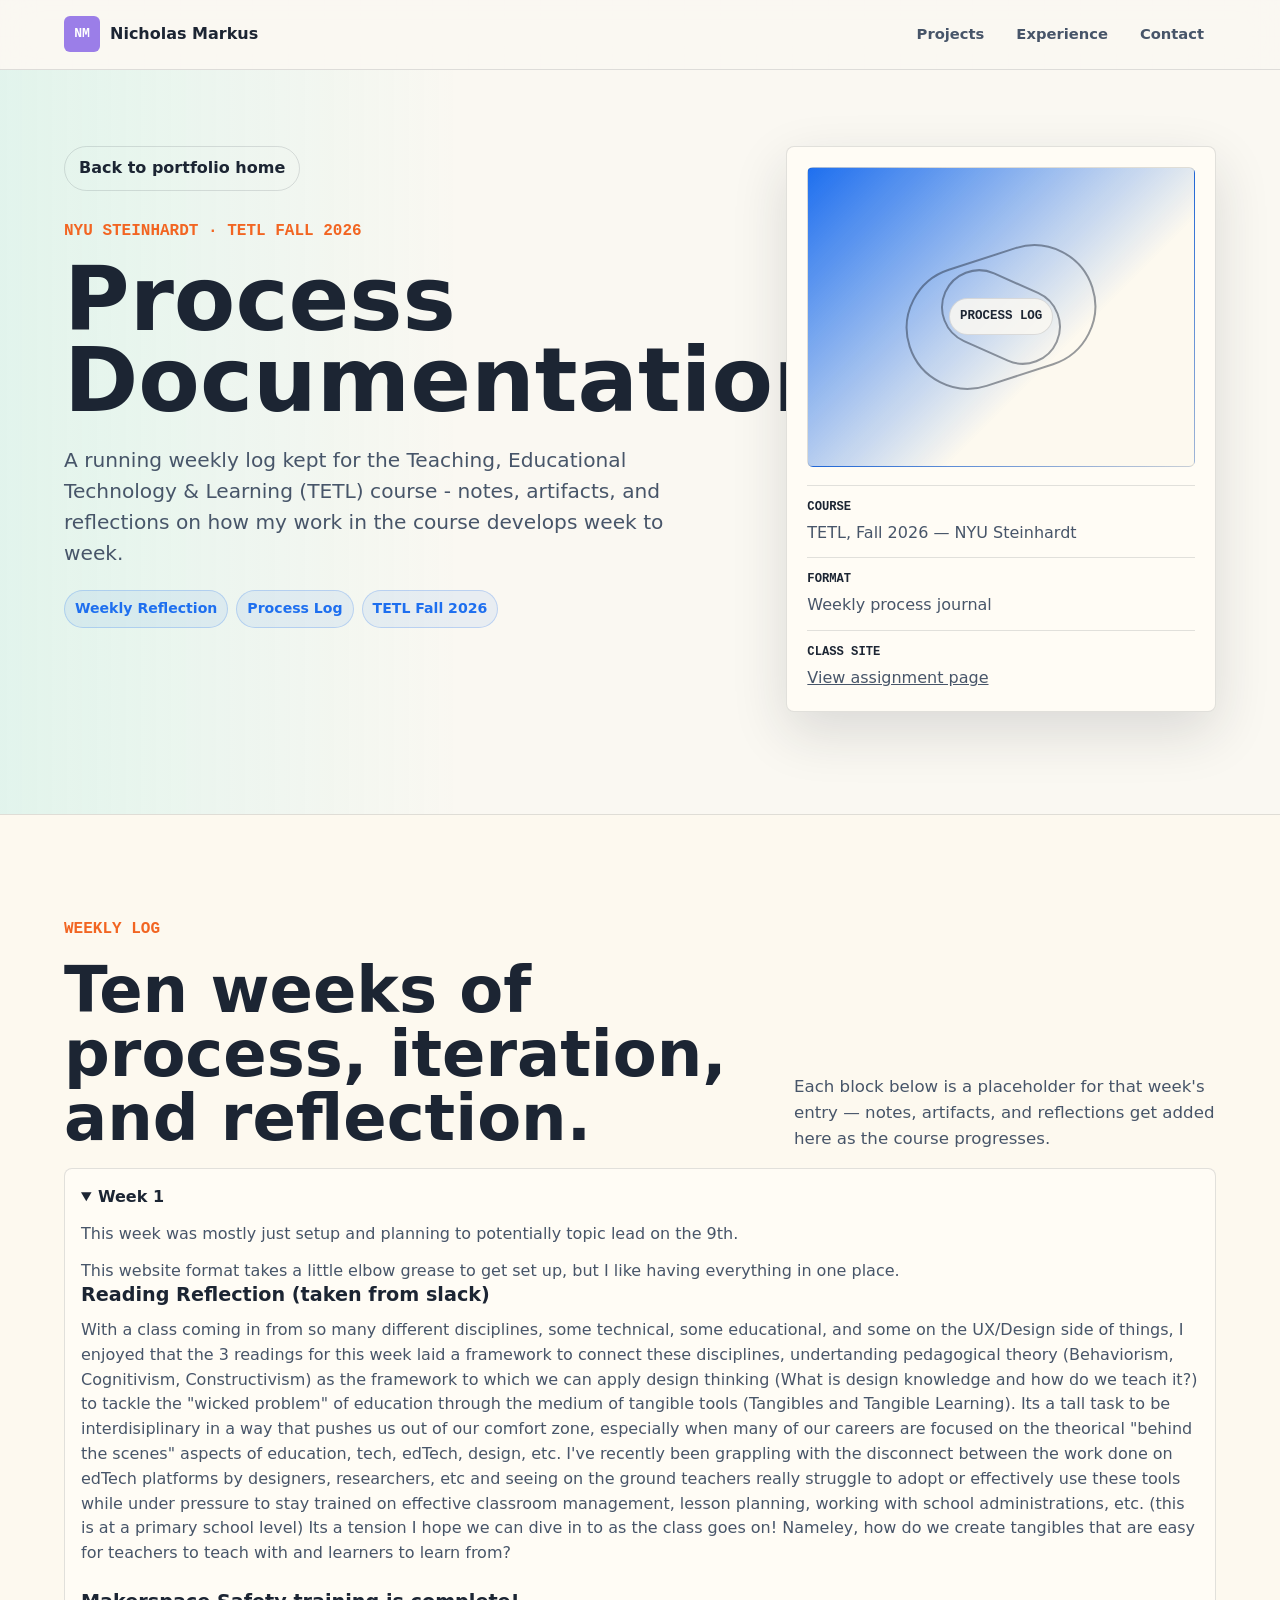
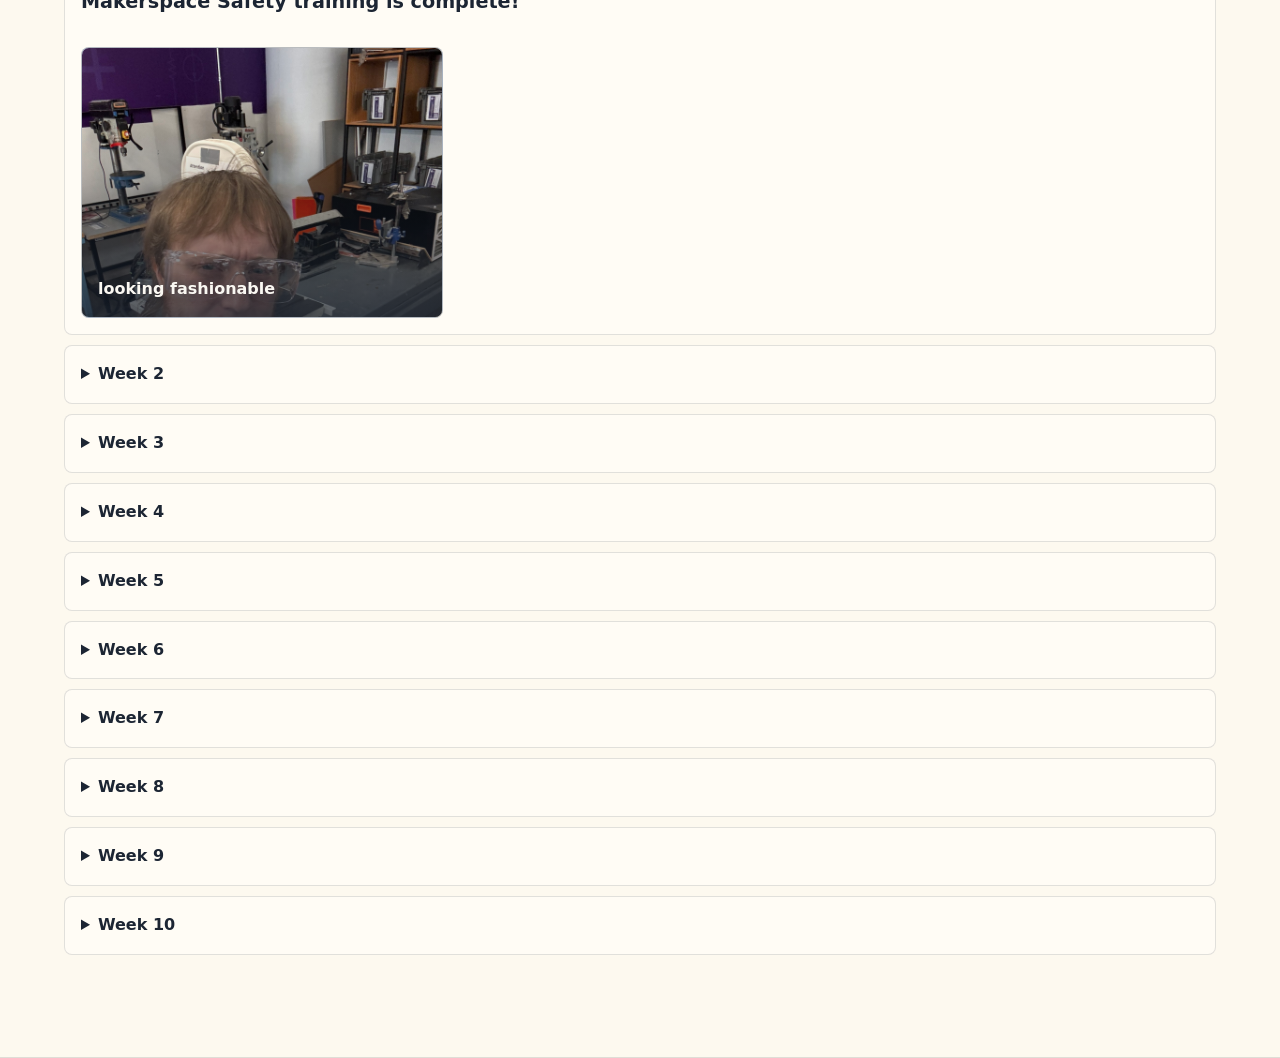
==== commit 0b6ec7ed: "process site update" ====
--- a/process-documentation/index.html
+++ b/process-documentation/index.html
@@ -32,7 +32,7 @@
             <h1>Process Documentation</h1>
             <p class="project-summary">
               A running weekly log kept for the Teaching, Educational Technology & Learning
-              (TETL) course — notes, artifacts, and reflections on how the work in the course
+              (TETL) course - notes, artifacts, and reflections on how my work in the course
               develops week to week.
             </p>
             <div class="tag-list" aria-label="Page tags">
@@ -83,6 +83,16 @@
               <summary>Week 1</summary>
               <p>This week was mostly just setup and planning to potentially topic lead on the 9th.</p>
               <p>This website format takes a little elbow grease to get set up, but I like having everything in one place.</p>
+              <h3>Reading Reflection (taken from slack)</h3>
+              <p>With a class coming in from so many different disciplines, some technical, some educational, and some on the UX/Design side of things, I enjoyed that the 3 readings for this week laid a framework to connect these disciplines, undertanding pedagogical theory (Behaviorism, Cognitivism, Constructivism) as the framework to which we can apply design thinking (What is design knowledge and how do we teach it?) to tackle the "wicked problem" of education through the medium of tangible tools (Tangibles and Tangible Learning). Its a tall task to be interdisiplinary in a way that pushes us out of our comfort zone, especially when many of our careers are focused on the theorical "behind the scenes" aspects of education, tech, edTech, design, etc. I've recently been grappling with the disconnect between the work done on edTech platforms by designers, researchers, etc and seeing on the ground teachers really struggle to adopt or effectively use these tools while under pressure to stay trained on effective classroom management, lesson planning, working with school administrations, etc. (this is at a primary school level) Its a tension I hope we can dive in to as the class goes on! Nameley, how do we create tangibles that are easy for teachers to teach with and learners to learn from?</p>
+              <br>
+              <h3>Makerspace Safety training is complete!</h3>
+              <div class="project-gallery" aria-label="Editable project media slots">
+              <div class="gallery-slot">
+                <img src=".\images\makerspace.JPEG" alt="Simulation screenshot placeholder" />
+                <span>looking fashionable</span>
+              </div>
+              </div>
             </details>
             <details>
               <summary>Week 2</summary>
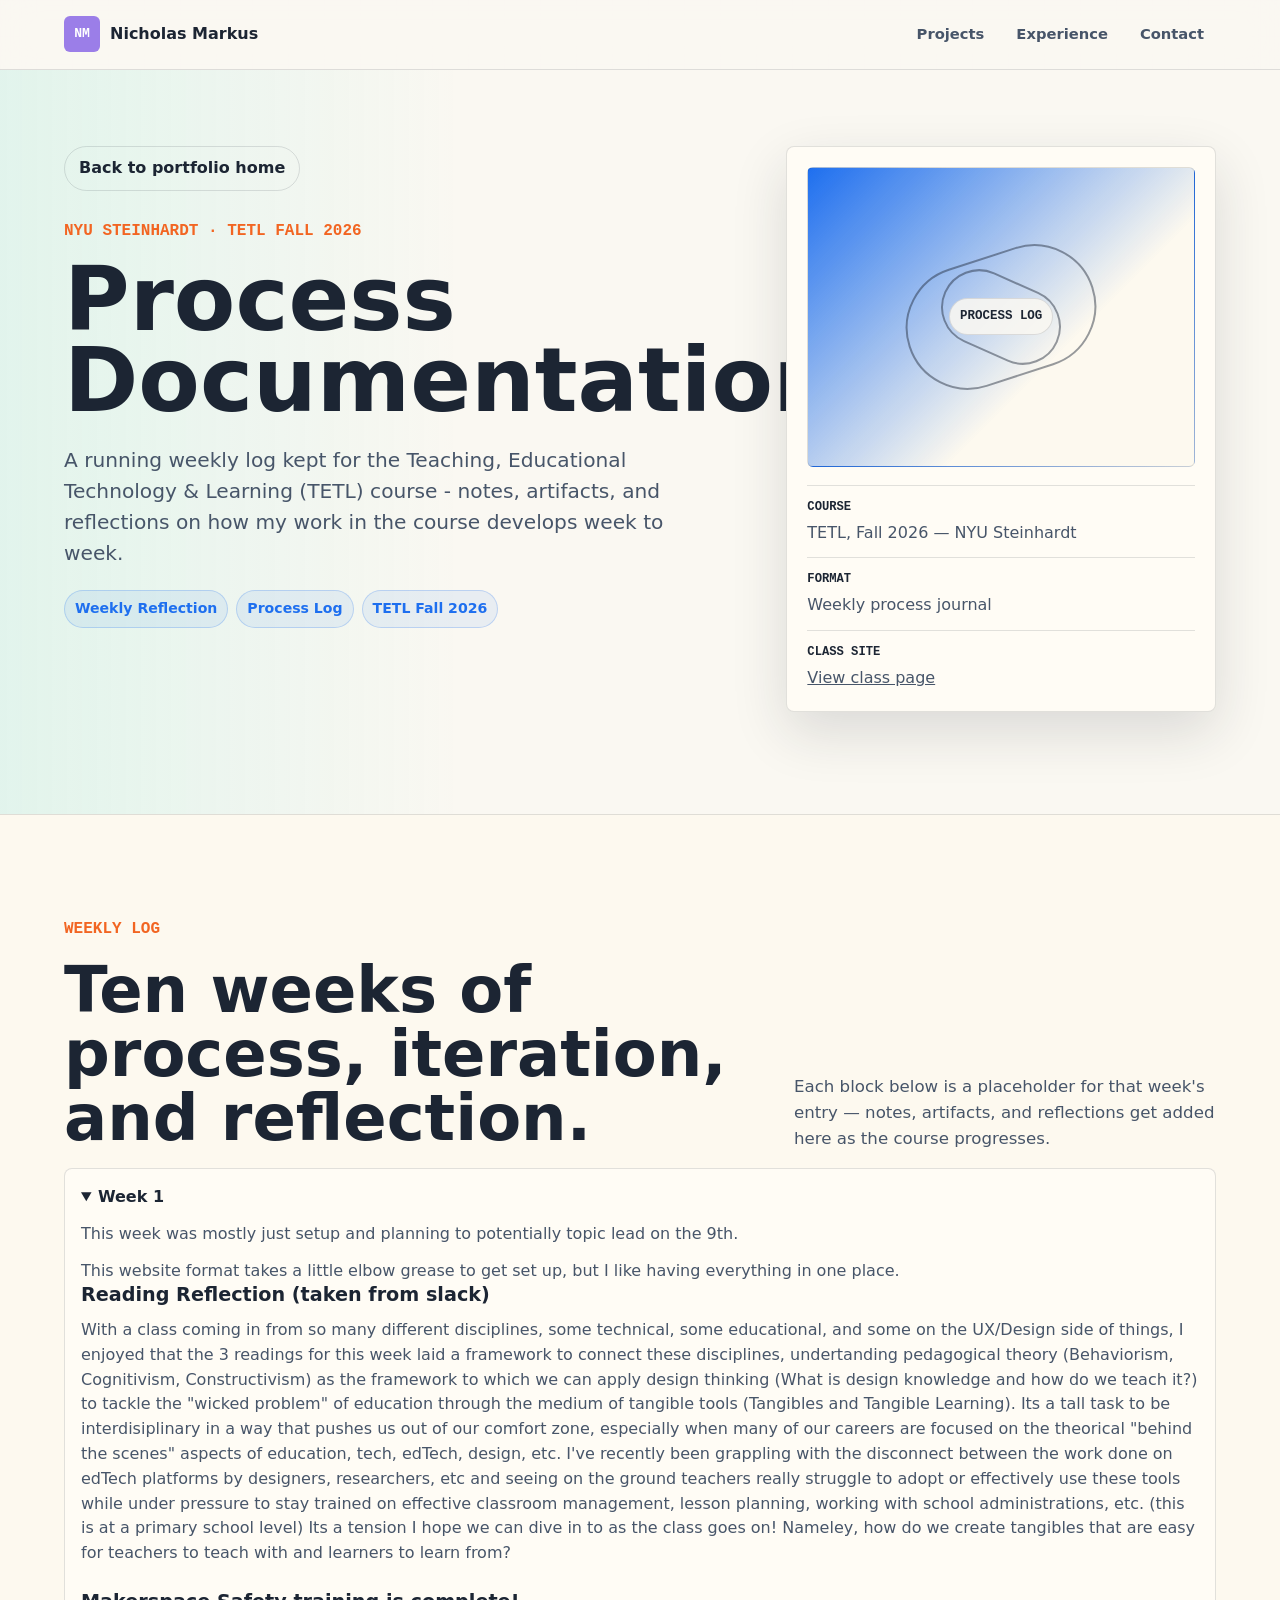
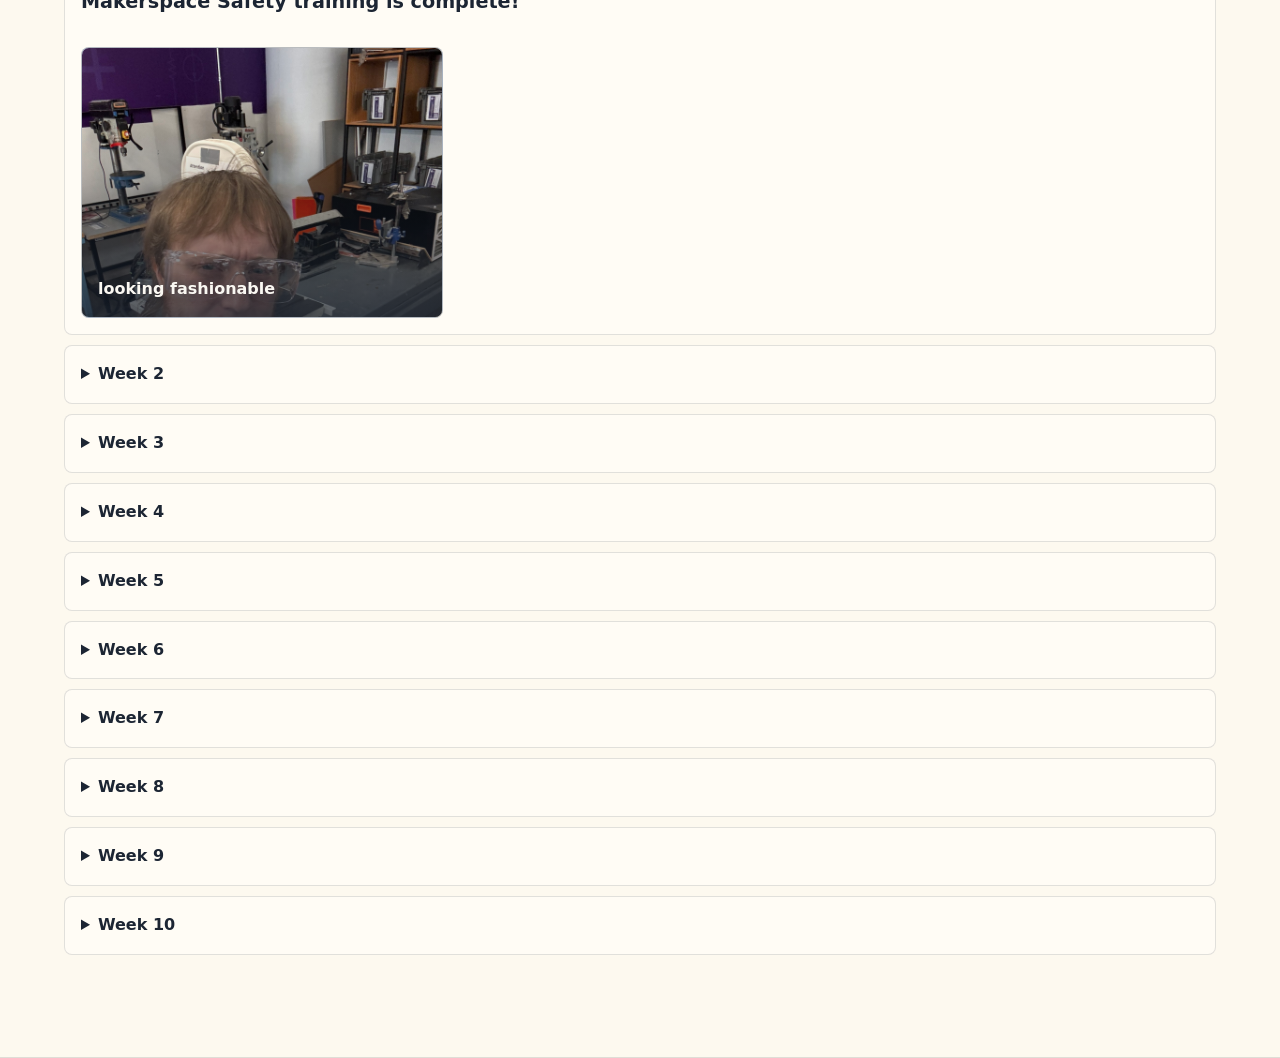
==== commit a03fa70b: "Tangibles Update" ====
--- a/process-documentation/index.html
+++ b/process-documentation/index.html
@@ -57,10 +57,10 @@
                 <dt>Class Site</dt>
                 <dd>
                   <a
-                    href="https://sites.google.com/nyu.edu/tetlfall2026/assignments-grading/process-documentation"
+                    href="https://sites.google.com/nyu.edu/tetlfall2026"
                     target="_blank"
                     rel="noopener"
-                    >View assignment page</a
+                    >View class page</a
                   >
                 </dd>
               </div>
@@ -89,7 +89,7 @@
               <h3>Makerspace Safety training is complete!</h3>
               <div class="project-gallery" aria-label="Editable project media slots">
               <div class="gallery-slot">
-                <img src=".\images\makerspace.JPEG" alt="Simulation screenshot placeholder" />
+                <img src=".\images\makerspace.JPEG" alt="placeholder" />
                 <span>looking fashionable</span>
               </div>
               </div>
@@ -97,6 +97,19 @@
             <details>
               <summary>Week 2</summary>
               <p>Editable: add this week's process notes, artifacts, or reflections.</p>
+              <h3>In Class</h3>
+              <p>Today I presented my (first) topic leader activity, began work on the tangible artifact assignment with Izzy & Grace</p>
+              <p>I also created a reference page for behaviorist, cognitivist, and constructivist learning theories. I'm using a cheap Muji Notebook to document & keep track of everything.</p>
+              <h3>9/10: Training on the laser cutter complete ✅</h3>
+              <p>From an instructional design/task analysis perspective, I was struck by the specificity of steps needed to laser cut a simple sketch. I was pretty overwhelmed by the interface on the computers at first but took some paper notes while the makerspace TA was talking (see below) when I go in tomorrow I'll see how effective my notecard is as a recall method. I want to do some laser cutting for a side project so this was the perfect way to kill 2 birds with 1 stone.</p>
+
+              <h3>9/14: Training on 3D printing complete ✅</h3>
+              <p>They told us we couldnt print "weapons, anything sexual, or anything that would be sold for profit." The TA was NOT amused when I asked "How many times did someone try to do that before you added that restriction?"</p>
+
+              <h3>Reading Reflection</h3>
+              <p>For this week’s reflection I’d like to analyze an interaction I had in my STEM afterschool yesterday in terms of the reading on Antle & Wise, 2013. In this class we use LittleBits, color coded miniature circuits which use magnets & a interlocking design to make simple electronics activities more accessible. As is often the case when a new semester starts, some of my new 2nd & 3rd grade students were completely baffled by the chaotic and noisy afterschool setup and “veteran” 3rd & 4th grade lower schoolers didn’t have much patience for a direct lesson after a full day of proper school. This time around, however I noticed right off the bat younger students were interested in learning how to build simple electronic music circuits (see: https://littlebits.com/bit-o-pedia/keyboard). Importantly, I never provided direct instructions on assembling the piano, I’d shown a few people how to use the “oscillator bit” (which makes sound waves from electronic input) last year and the knowledge that such a thing was possible has stuck around. Without realizing it my students became a stunning example of “learning as a collaborative process of meaning-making and becoming a participant in the knowledge practices of a community.” (p 6)
+
+Unfortunately, the one part of this unintentional collaborative & embodied activity that has yet to stick with my students is the actual **collaboration**, having to wait their turn for my help (there’s one of me and ~14 of them), share the littlebits, and ignore when someone else’s project (or another student themselves) was making an “annoying noise.”  The “piano” is a complicated setup, it goes battery → piano → oscillator → speaker and if *any* of those parents aren’t working (LittleBits can break or be incompatible with each other) students can, in clinical terms, freak the f*ck out, blaming themselves for something not working or their fellow students for “stealing parts.” As the semester goes on, I hope to see how I can use theoretical concepts discussed in this class to better structure my class!</p>
             </details>
             <details>
               <summary>Week 3</summary>
